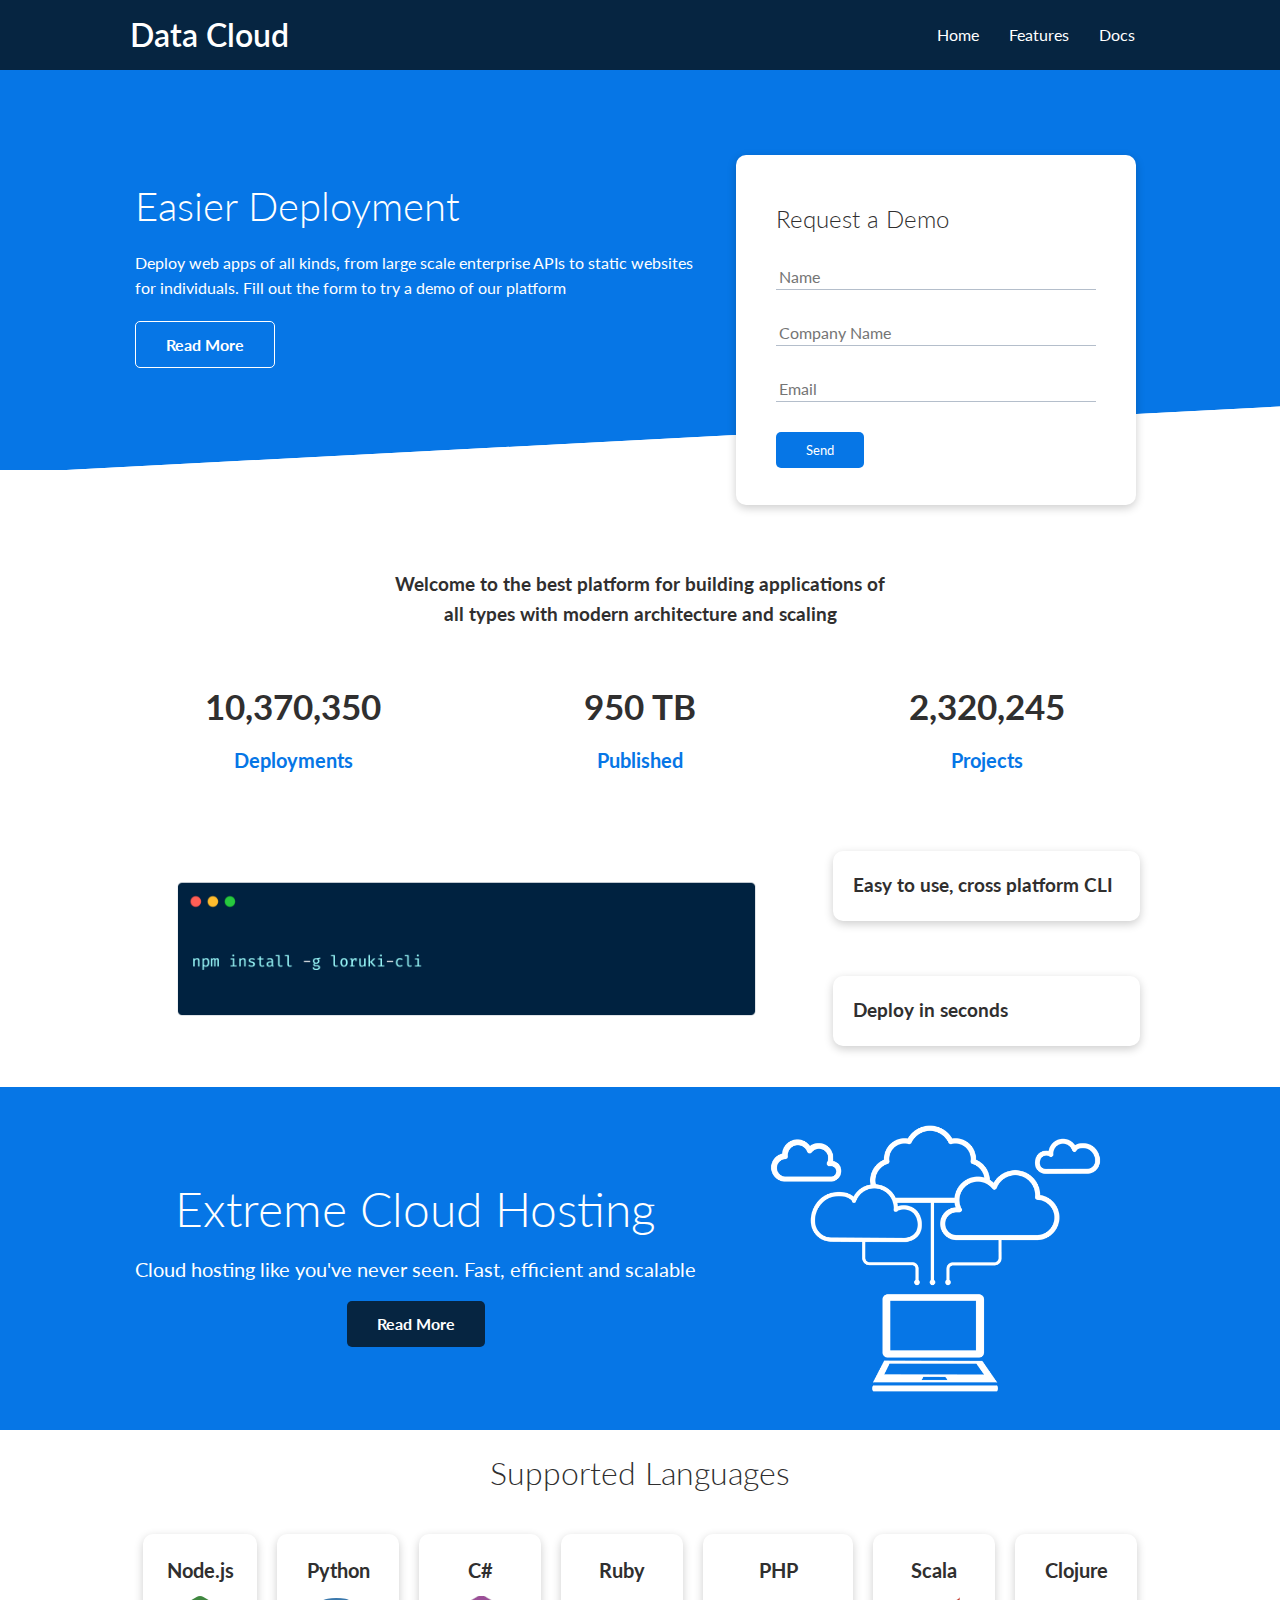
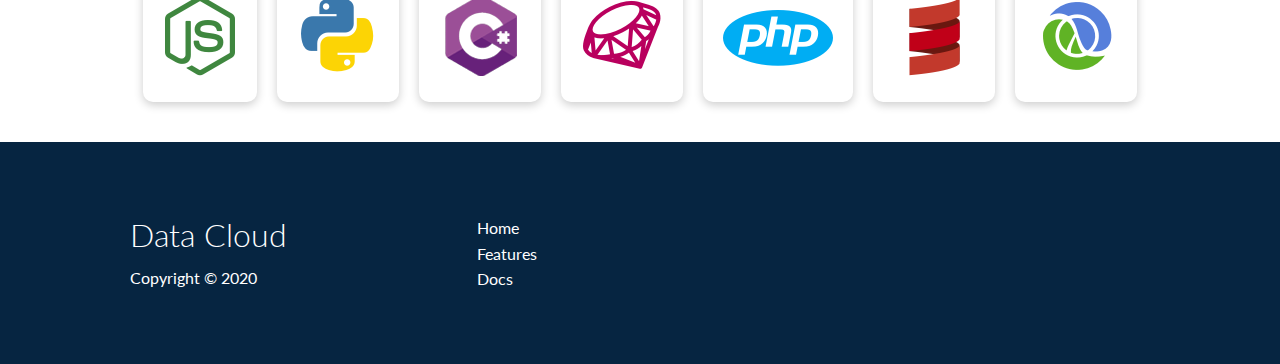
==== index.html @ 56b39f9f "FINALIZAMOS PROYECTO" ====
<!DOCTYPE html>
<html lang="en">
<head>
    <meta charset="UTF-8">
    <meta name="viewport" content="width=device-width, initial-scale=1.0">
    <!-- GOOGLE FONTS -->
    <link rel="stylesheet" href="https://cdnjs.cloudflare.com/ajax/libs/font-awesome/5.15.1/css/all.min.css" integrity="sha512-+4zCK9k+qNFUR5X+cKL9EIR+ZOhtIloNl9GIKS57V1MyNsYpYcUrUeQc9vNfzsWfV28IaLL3i96P9sdNyeRssA==" crossorigin="anonymous" />
    <link rel="stylesheet" href="css/utilities.css">
    <link rel="stylesheet" href="css/style.css">
    <title>Data Cloud | ☁️ Cloud Hosting For Everyone</title>
</head>
<body>
    <!-- NAVBAR -->
    <div class="navbar">
        <div class="container flex">
            <h1 class="logo">Data Cloud</h1>
            <nav>
                <ul>
                    <li><a href="index.html">Home</a></li>
                    <li><a href="features.html">Features</a></li>
                    <li><a href="docs.html">Docs</a></li>
                </ul>
            </nav>
        </div>
    </div>
    
    <!-- SHOWCASE -->
    <section class="showcase">
        <div class="container grid">
            <div class="showcase-text">
                <h1>Easier Deployment</h1>
                <p>Deploy web apps of all kinds, from large scale enterprise APIs to static websites for individuals. Fill out the form to try a demo of our platform</p>
                <a href="features.html" class="btn btn-outline"><strong>Read More</strong></a>
            </div>

            <div class="showcase-form card">
                <h2>Request a Demo</h2>
                 <form>
                    <div class="form-control">
                        <input type="text" name="name" placeholder="Name" required>
                    </div>
                    <div class="form-control">
                        <input type="text" name="company" placeholder="Company Name" required>
                    </div>
                    <div class="form-control">
                        <input type="email" name="email" placeholder="Email" required>
                    </div>
                    <input type="submit" value="Send" class="btn btn-primary">
                </form>
            </div>
        </div>
    </section>

    <!-- STATS -->
    <section class="stats">
        <div class="container">
            <h3 class="stats-heading text-center my-1">
                Welcome to the best platform for building applications of all types with modern architecture and scaling
            </h3>

            <div class="grid grid-3 text-center my-4">
                <div>
                    <i class="fas fa-server fa-3x"></i>
                    <h3>10,370,350</h3>
                    <p class="text-secondary">Deployments</p>
                </div>
                <div>
                    <i class="fas fa-upload fa-3x"></i>
                    <h3>950 TB</h3>
                    <p class="text-secondary">Published</p>
                </div>
                <div>
                    <i class="fas fa-project-diagram fa-3x"></i>
                    <h3>2,320,245</h3>
                    <p class="text-secondary">Projects</p>
                </div>
            </div>
        </div>
    </section>

    <!-- CLI -->
    <section class="cli">
        <div class="container grid">
            <img src="images/cli.png" alt="">
            <div class="card">
                <h3>Easy to use, cross platform CLI</h3>
            </div>
            <div class="card">
                <h3>Deploy in seconds</h3>
            </div>
        </div>
    </section>

    <!-- CLOUD -->
    <section class="cloud bg-primary my-2 py-2">
        <div class="container grid">
            <div class="text-center">
                <h2 class="lg">Extreme Cloud Hosting</h2>
                <p class="lead my-1">Cloud hosting like you've never seen. Fast, efficient and scalable</p>
                <a href="features.html" class="btn btn-dark"><strong>Read More</strong></a>
            </div>
            <img src="images/cloud.png" alt="">
        </div>
    </section>

    <!-- LANGUAGES -->
    <section class="languages">
        <h2 class="md text-center my-2">
            Supported Languages
        </h2>
        <div class="container flex">
            <div class="card">
                <h4>Node.js</h4>
                <img src="images/logos/node.png" alt="">
            </div>
            <div class="card">
                <h4>Python</h4>
                <img src="images/logos/python.png" alt="">
              </div>
              <div class="card">
                <h4>C#</h4>
                <img src="images/logos/csharp.png" alt="">
              </div>
              <div class="card">
                <h4>Ruby</h4>
                <img src="images/logos/ruby.png" alt="">
              </div>
              <div class="card">
                <h4>PHP</h4>
                <img src="images/logos/php.png" alt="">
              </div>
              <div class="card">
                <h4>Scala</h4>
                <img src="images/logos/scala.png" alt="">
              </div>
              <div class="card">
                <h4>Clojure</h4>
                <img src="images/logos/clojure.png" alt="">
              </div>
        </div>
    </section>

    <!-- FOOTER -->
    <footer class="footer bg-dark py-5">
        <div class="container grid grid-3">
            <div>
                <h1>Data Cloud
                </h1>
                <p>Copyright &copy; 2020</p>
            </div>
            <nav>
                <ul>
                    <li><a href="index.html">Home</a></li>
                    <li><a href="features.html">Features</a></li>
                    <li><a href="docs.html">Docs</a></li>
                </ul>
            </nav>
            <div class="social">
                <a href="#"><i class="fab fa-github fa-2x"></i></a>
                <a href="#"><i class="fab fa-facebook fa-2x"></i></a>
                <a href="#"><i class="fab fa-instagram fa-2x"></i></a>
                <a href="#"><i class="fab fa-twitter fa-2x"></i></a>
            </div>
        </div>
    </footer>
</body>
</html>
---- css/utilities.css ----
.container {
  max-width: 1100px;
  margin: 0 auto;
  overflow: auto;
  padding: 0 40px;
}

.card {
  background-color: #fff;
  color: #302f2f;
  border-radius: 10px;
  box-shadow: 0 3px 10px #00000033;
  padding: 20px;
  margin: 10px;
}

.btn {
  display: inline-block;
  padding: 10px 30px;
  cursor: pointer;
  background: var(--primary-color);
  color: #fff;
  border: none;
  border-radius: 5px;
}

.btn-outline {
  background-color: transparent;
  border: 1px #fff solid;
}

.btn:hover {
  transform: scale(0.98);
}

/* BACKGROUND AND COLORS BUTTONS */
.bg-primary,
.btn-primary {
  background-color: var(--primary-color);
  color: #fff;
}

.bg-secondary,
.btn-secondary {
  background-color: var(--secondary-color);
  color: #fff;
}

.bg-dark,
.btn-dark {
  background-color: var(--dark-color);
  color: #fff;
}

.bg-light,
.btn-light {
  background-color: var(--light-color);
  color: #302f2f;
}

.bg-primary a,
.btn-primary a,
.bg-secondary a,
.btn-secondary a,
.bg-dark a,
.btn-dark a {
  color: #fff;
}

/* TEXT COLORS */
.text-primary {
  color: var(--primary-color);
}

.text-secondary {
  color: var(--secondary-color);
}

.text-dark {
  color: var(--dark-color);
}

.text-light {
  color: var(--light-color);
}

/* TEXT SIZES*/
.lead {
  font-size: 20px;
}

.sm {
  font-size: 1rem;
}

.md {
  font-size: 2rem;
}

.lg {
  font-size: 3rem;
}

.xl {
  font-size: 4rem;
}

.text-center {
  text-align: center;
}

/* ALERTS */
.alert {
  background-color: var(--light-color);
  padding: 10px 20px;
  font-weight: bold;
  margin: 15px 0;
}

.alert i {
  margin-right: 10px;
}

.alert-success {
  background-color: var(--success-color);
  color: #fff;
}

.alert-error {
  background-color: var(--error-color);
  color: #fff;
}

/* FLEXBOX */
.flex {
  display: flex;
  justify-content: center;
  align-items: center;
  height: 100%;
}

/* GRID */
.grid {
  display: grid;
  grid-template-columns: repeat(2, 1fr);
  gap: 20px;
  justify-content: center;
  align-items: center;
  height: 100%;
}

.grid-3 {
  grid-template-columns: repeat(3, 1fr);
}

/* MARGINS */
.my-1 {
  margin: 1rem 0;
}

.my-2 {
  margin: 1.5rem 0;
}

.my-3 {
  margin: 2rem 0;
}

.my-4 {
  margin: 3rem 0;
}

.my-5 {
  margin: 4rem 0;
}

.m-1 {
  margin: 1rem;
}

.m-2 {
  margin: 1.5rem;
}

.m-3 {
  margin: 2rem;
}

.m-4 {
  margin: 3rem;
}

.m-5 {
  margin: 4rem;
}

/* PADDINGS */
.py-1 {
  padding: 1rem 0;
}

.py-2 {
  padding: 1.5rem 0;
}

.py-3 {
  padding: 2rem 0;
}

.py-4 {
  padding: 3rem 0;
}

.py-5 {
  padding: 4rem 0;
}

.p-1 {
  padding: 1rem;
}

.p-2 {
  padding: 1.5rem;
}

.p-3 {
  padding: 2rem;
}

.p-4 {
  padding: 3rem;
}

.p-5 {
  padding: 4rem;
}
---- css/style.css ----
@import url('https://fonts.googleapis.com/css2?family=Lato:wght@300&display=swap');

* {
  font-family: 'Lato', sans-serif;
  box-sizing: border-box;
  margin: 0;
  padding: 0;
  -webkit-font-smoothing: antialiased;
  -moz-osx-font-smoothing: grayscale;
  scroll-behavior: smooth;
}
:root {
  --primary-color: #0676e6;
  --secondary-color: #183ba3;
  --dark-color: #062541;
  --light-color: #f7f3f3;
  --success-color: #54b854;
  --error-color: #db4742;
}

body {
  color: #302f2f;
  line-height: 1.6;
}

.logo {
  font-weight: 600;
}

ul {
  list-style-type: none;
}

a {
  text-decoration: none;
  color: #302f2f;
}

h1,
h2 {
  font-weight: 300;
  line-height: 1.2;
  margin: 10px 0;
}

p {
  margin: 10px 0;
}

img {
  width: 100%;
}

code,
pre {
  background: #302f2f;
  color: #fff;
  padding: 10px;
}

.hidden {
  visibility: hidden;
  height: 0;
}

/* NAVBAR */
.navbar {
  background-color: var(--dark-color);
  color: #fff;
  height: 70px;
}

.navbar ul {
  display: flex;
}

.navbar a {
  color: #fff;
  padding: 10px;
  margin: 0 5px;
}

.navbar a:hover {
  border-bottom: 2px #87cefa solid;
  color: #87cefa;
}

.navbar .flex {
  justify-content: space-between;
}

/* SHOWCASE */
.showcase {
  height: 400px;
  background-color: var(--primary-color);
  color: #fff;
  position: relative;
}

.showcase h1 {
  font-size: 40px;
}

.showcase p {
  margin: 20px 0;
}

.showcase .grid {
  overflow: visible;
  grid-template-columns: 55% auto;
  gap: 30px;
}

.showcase-text {
  animation: slideInFromLeft 1s ease-in;
}

.showcase-form {
  position: relative;
  top: 60px;
  height: 350px;
  width: 400px;
  padding: 40px;
  z-index: 100;
  justify-self: flex-end;
  animation: slideInFromRight 1s ease-in;
}

.showcase-form .form-control {
  margin: 30px 0;
}

.showcase-form input[type='text'],
.showcase-form input[type='email'] {
  border: 0;
  border-bottom: 1px solid #b4becb;
  width: 100%;
  padding: 3px;
  font-size: 16px;
}

.showcase-form input:focus {
  outline: none;
}

.showcase::before,
.showcase::after {
  content: '';
  position: absolute;
  height: 100px;
  bottom: -70px;
  right: 0;
  left: 0;
  background: #fff;
  transform: skewY(-3deg);
  -webkit-transform: skewY(-3deg);
  -moz-transform: skewY(-3deg);
  -ms-transform: skewY(-3deg);
}

/* STATS */
.stats {
  padding-top: 100px;
  animation: slideInFromBottom 1s ease-in;
}

.stats-heading {
  max-width: 500px;
  margin: auto;
}

.stats .grid h3 {
  font-size: 35px;
}

.stats .grid p {
  font-size: 20px;
  font-weight: bold;
  color: var(--primary-color);
}

/* CLI */
.cli .grid {
  grid-template-columns: repeat(3, 1fr);
  grid-template-rows: repeat(2, 1fr);
}

.cli .grid > *:first-child {
  grid-column: 1 / span 2;
  grid-row: 1 / span 2;
}

/* CLOUD */
.cloud .grid {
  grid-template-columns: 4fr 3fr;
}

/* LANGUAGES */

.languages .flex {
  flex-wrap: wrap;
}

.languages .card {
  text-align: center;
  margin: 18px 10px 40px;
  transition: transform 0.2s ease-in;
}

.languages .card h4 {
  font-size: 20px;
  margin-bottom: 10px;
}

.languages .card:hover {
  transform: translateY(-15px);
}

/* FEATURES */
.features-head img,
.docs-head img {
  width: 200px;
  justify-self: flex-end;
}

.features-sub-head img {
  width: 300px;
  justify-self: flex-end;
}

.features-main .card > i {
  margin-right: 20px;
}

.features-main .grid {
  padding: 30px;
}

.features-main .grid > *:first-child {
  grid-column: 1 / span 3;
}

.features-main .grid > *:nth-child(2) {
  grid-column: 1 / span 2;
}

/* DOCS */
.docs-main h3 {
  margin: 20px 0;
}

.docs-main .grid {
  grid-template-columns: 1fr 2fr;
  align-items: flex-start;
}

.docs-main nav li {
  font-size: 17px;
  padding-bottom: 5px;
  margin-bottom: 5px;
  border-bottom: 1px #ccc solid;
}

.docs-main a:hover {
  font-weight: bold;
}

/* FOOTER */
.footer .social a {
  margin: 0 10px;
}

.footer ul li a:hover {
  color: lightskyblue;
  cursor: pointer;
}

.footer .social a :hover{
  color: lightskyblue;
  cursor: pointer;
}

/* ANIMATIONS */
@keyframes slideInFromLeft {
  0% {
    transform: translateX(-100%);
  }

  100% {
    transform: translateX(0);
  }
}

@keyframes slideInFromRight {
  0% {
    transform: translateX(100%);
  }

  100% {
    transform: translateX(0);
  }
}

@keyframes slideInFromTop {
  0% {
    transform: translateY(-100%);
  }

  100% {
    transform: translateX(0);
  }
}

@keyframes slideInFromBottom {
  0% {
    transform: translateY(100%);
  }

  100% {
    transform: translateX(0);
  }
}
/* MEDIA QUERIES  */
/* TABLETS OR UNDER*/
@media (max-width: 768px) {
  .grid,
  .showcase .grid,
  .stats .grid,
  .cli .grid,
  .cloud .grid,
  .features-main .grid,
  .docs-main .grid {
    grid-template-columns: 1fr;
    grid-template-rows: 1fr;
  }

  .showcase {
    height: auto;
  }

  .showcase-text {
    text-align: center;
    margin-top: 40px;
    animation: slideInFromTop 1s ease-in;
  }

  .showcase-form {
    justify-self: center;
    margin: auto;
    animation: slideInFromBottom 1s ease-in;
  }

  .cli .grid > *:first-child {
    grid-column: 1;
    grid-row: 1;
  }

  .features-head,
  .features-sub-head,
  .docs-head {
    text-align: center;
  }

  .features-head img,
  .features-sub-head img,
  .docs-head img {
    justify-self: center;
  }

  .features-main .grid > *:first-child,
  .features-main .grid > *:nth-child(2) {
    grid-column: 1;
  }
}

/* MOBILE */
@media (max-width: 500px) {
  .navbar {
    height: 110px;
  }

  .navbar .flex {
    flex-direction: column;
  }

  .navbar ul {
    padding: 10px;
    background-color: rgba(0, 0, 0, 0.1);
  }
  
  .showcase-form {
    width: 300px;
  }
}
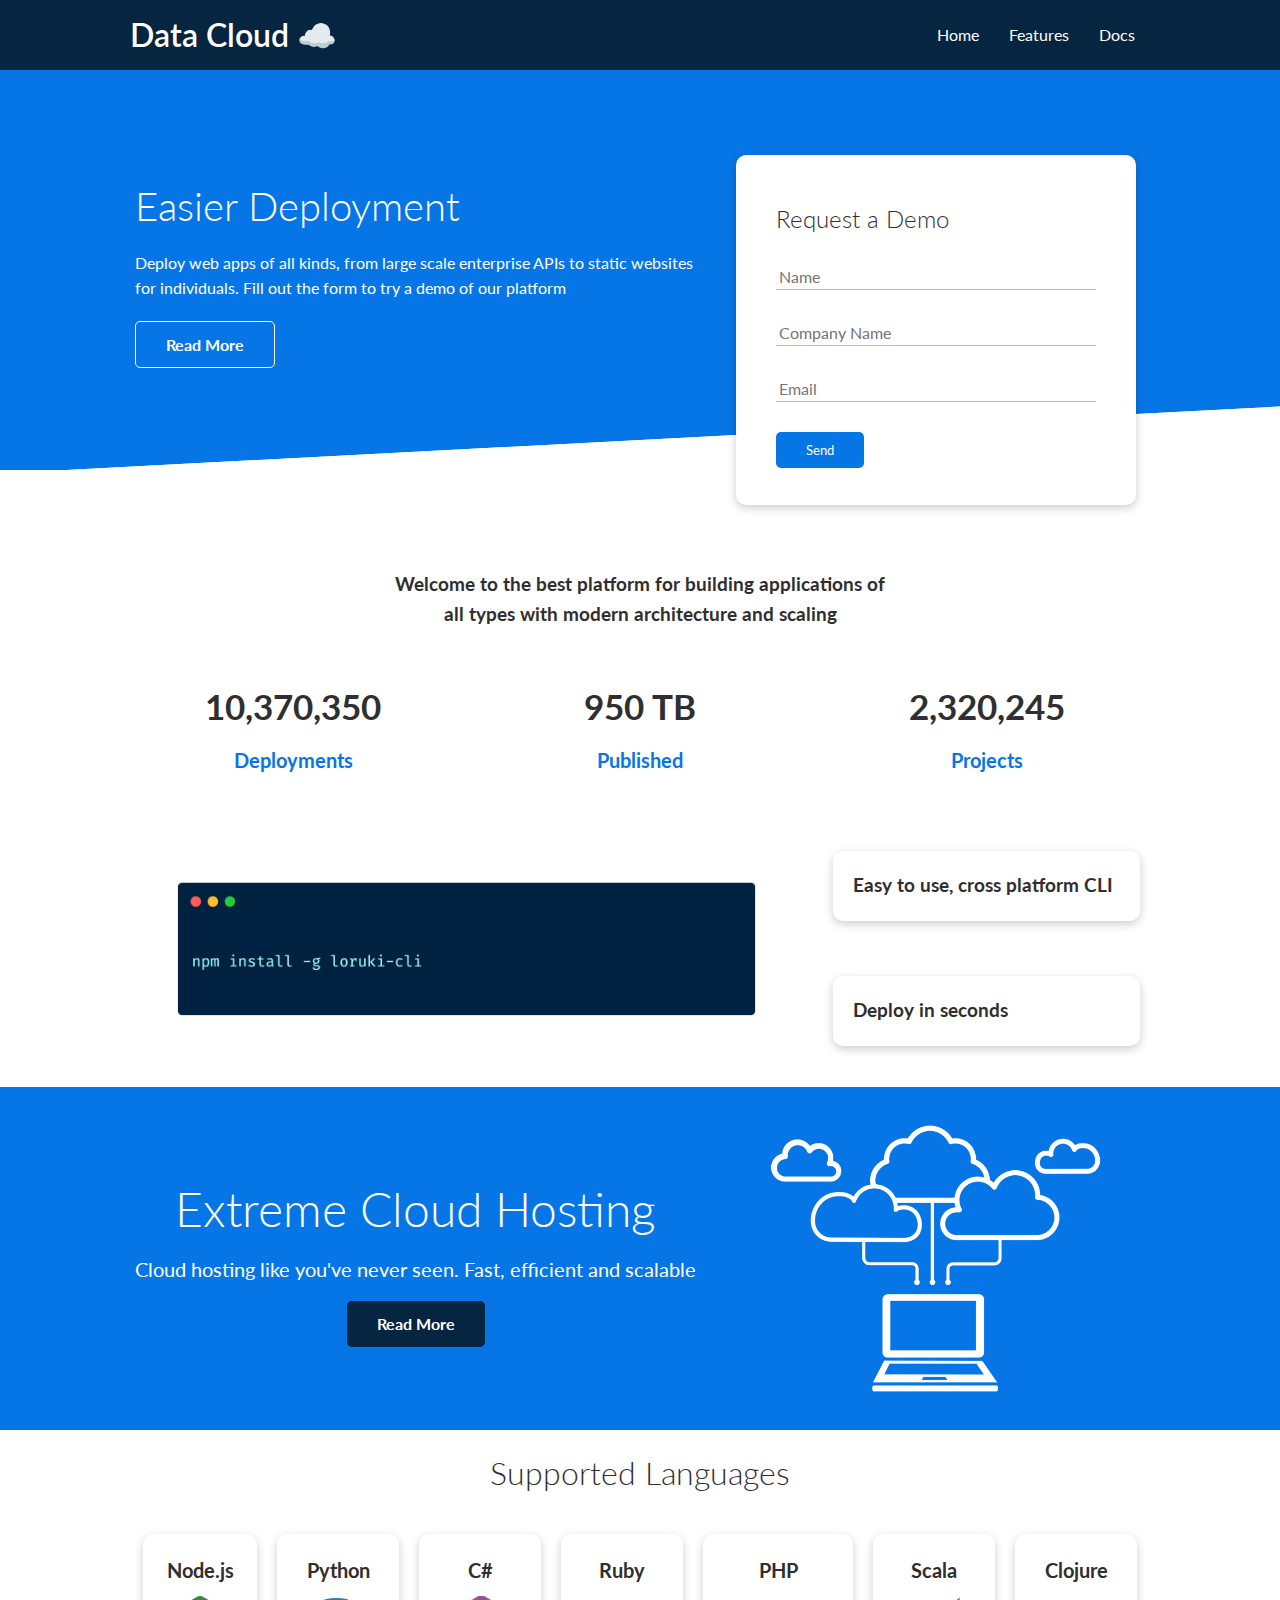
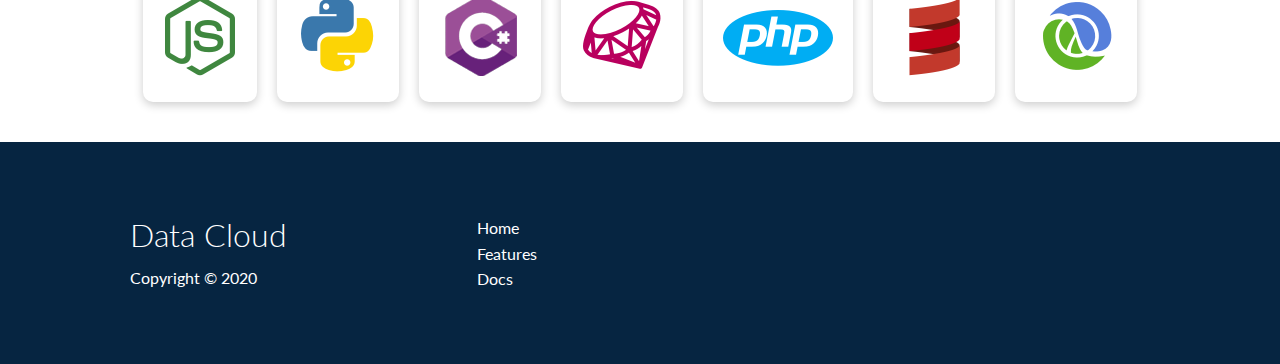
==== commit 0bdf6d96: "cambio de logo" ====
--- a/index.html
+++ b/index.html
@@ -13,7 +13,7 @@
     <!-- NAVBAR -->
     <div class="navbar">
         <div class="container flex">
-            <h1 class="logo">Data Cloud</h1>
+            <h1 class="logo">Data Cloud ☁️</h1>
             <nav>
                 <ul>
                     <li><a href="index.html">Home</a></li>
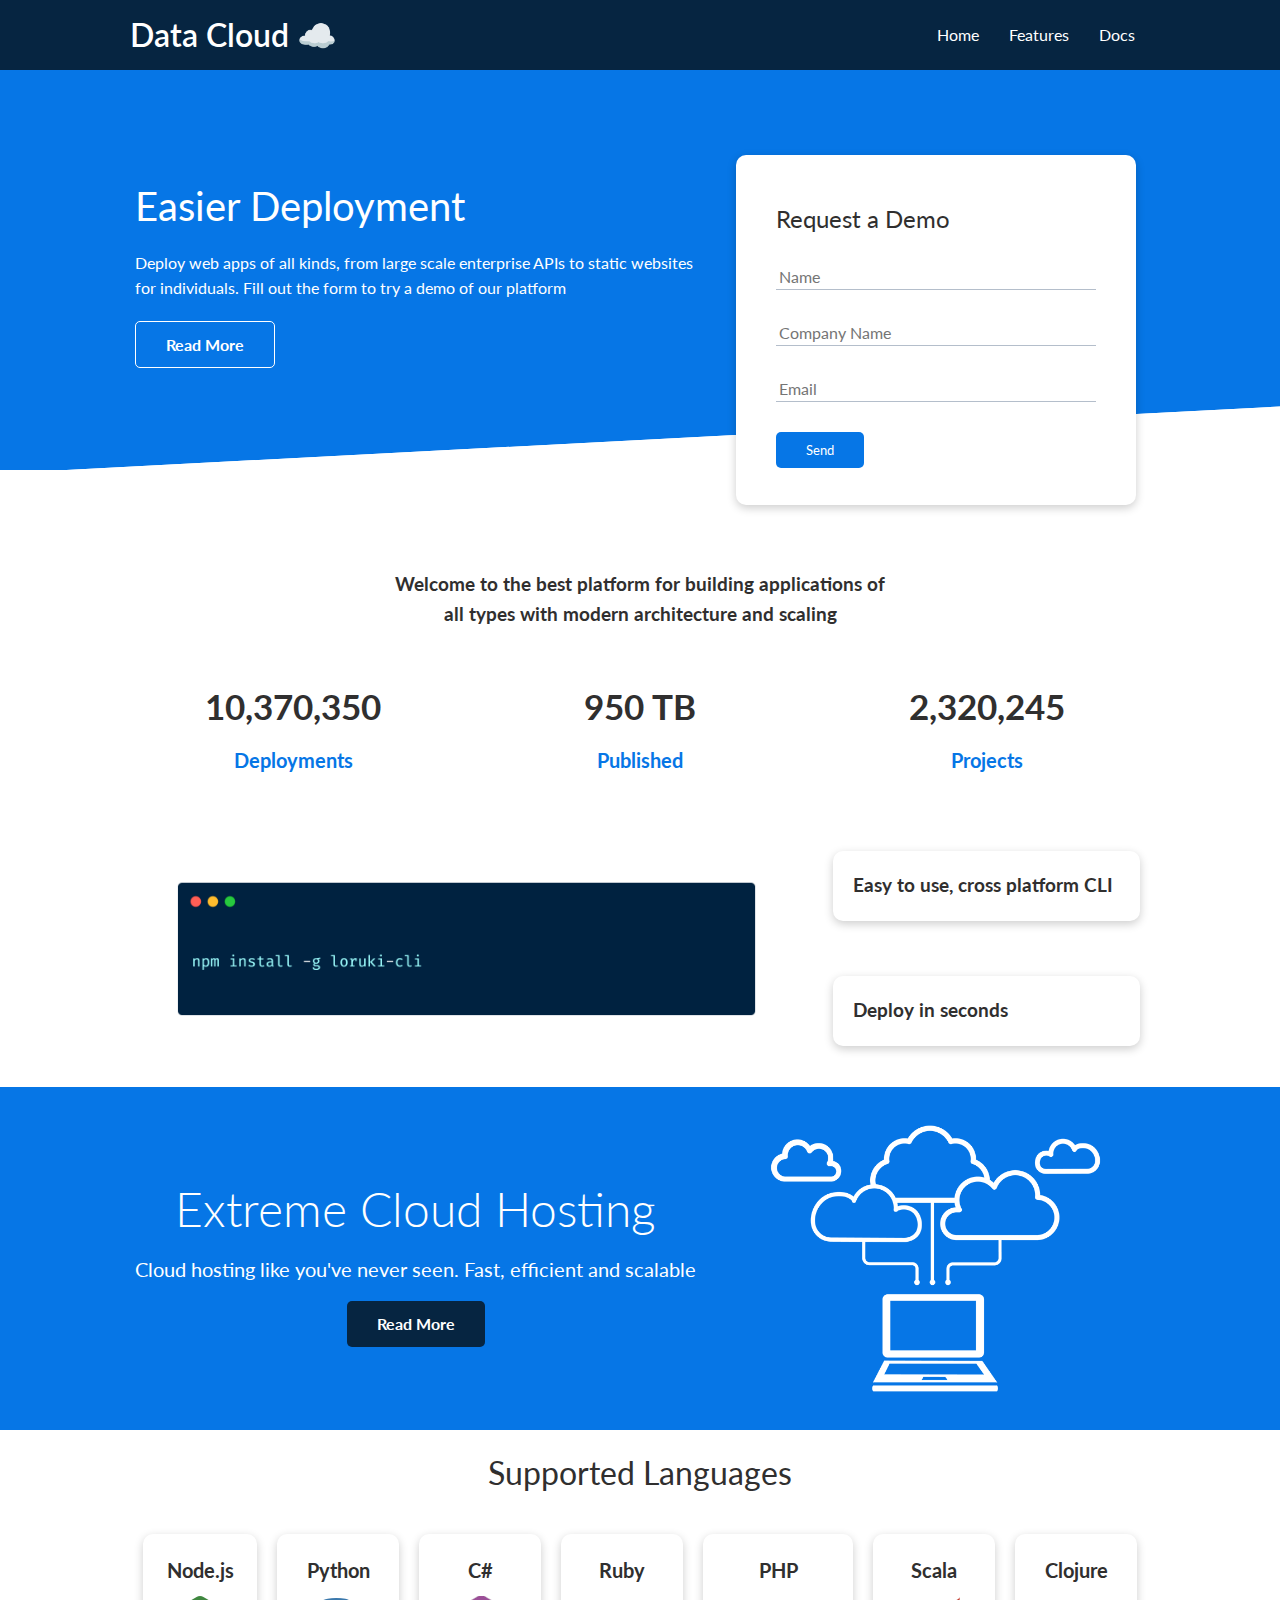
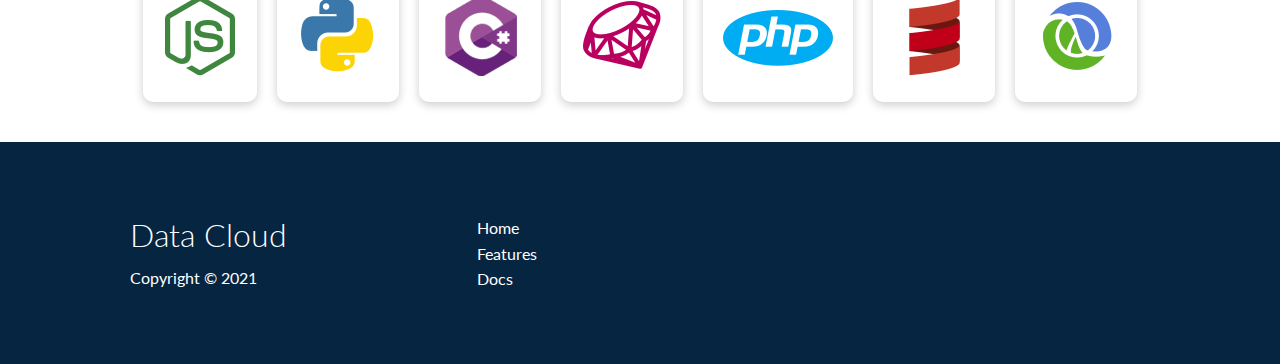
==== commit 010714d6: "dando los retoques finales al proyecto" ====
--- a/index.html
+++ b/index.html
@@ -28,13 +28,13 @@
     <section class="showcase">
         <div class="container grid">
             <div class="showcase-text">
-                <h1>Easier Deployment</h1>
+                <h1><strong>Easier Deployment</strong></h1>
                 <p>Deploy web apps of all kinds, from large scale enterprise APIs to static websites for individuals. Fill out the form to try a demo of our platform</p>
                 <a href="features.html" class="btn btn-outline"><strong>Read More</strong></a>
             </div>
 
             <div class="showcase-form card">
-                <h2>Request a Demo</h2>
+                <h2><strong>Request a Demo</strong></h2>
                  <form>
                     <div class="form-control">
                         <input type="text" name="name" placeholder="Name" required>
@@ -106,36 +106,36 @@
     <!-- LANGUAGES -->
     <section class="languages">
         <h2 class="md text-center my-2">
-            Supported Languages
+            <strong>Supported Languages</strong>
         </h2>
         <div class="container flex">
             <div class="card">
                 <h4>Node.js</h4>
-                <img src="images/logos/node.png" alt="">
+                <img src="images/logos/node.png" alt="node">
             </div>
             <div class="card">
                 <h4>Python</h4>
-                <img src="images/logos/python.png" alt="">
+                <img src="images/logos/python.png" alt="python">
               </div>
               <div class="card">
                 <h4>C#</h4>
-                <img src="images/logos/csharp.png" alt="">
+                <img src="images/logos/csharp.png" alt="csharp">
               </div>
               <div class="card">
                 <h4>Ruby</h4>
-                <img src="images/logos/ruby.png" alt="">
+                <img src="images/logos/ruby.png" alt="ruby">
               </div>
               <div class="card">
                 <h4>PHP</h4>
-                <img src="images/logos/php.png" alt="">
+                <img src="images/logos/php.png" alt="php">
               </div>
               <div class="card">
                 <h4>Scala</h4>
-                <img src="images/logos/scala.png" alt="">
+                <img src="images/logos/scala.png" alt="scala">
               </div>
               <div class="card">
                 <h4>Clojure</h4>
-                <img src="images/logos/clojure.png" alt="">
+                <img src="images/logos/clojure.png" alt="clojure">
               </div>
         </div>
     </section>
@@ -146,7 +146,7 @@
             <div>
                 <h1>Data Cloud
                 </h1>
-                <p>Copyright &copy; 2020</p>
+                <p>Copyright &copy; 2021</p>
             </div>
             <nav>
                 <ul>
@@ -156,7 +156,7 @@
                 </ul>
             </nav>
             <div class="social">
-                <a href="#"><i class="fab fa-github fa-2x"></i></a>
+                <a href="https://github.com/miryambathilde" target="_blank"><i class="fab fa-github fa-2x"></i></a>
                 <a href="#"><i class="fab fa-facebook fa-2x"></i></a>
                 <a href="#"><i class="fab fa-instagram fa-2x"></i></a>
                 <a href="#"><i class="fab fa-twitter fa-2x"></i></a>
--- a/css/style.css
+++ b/css/style.css
@@ -263,6 +263,7 @@
 
 .docs-main a:hover {
   font-weight: bold;
+  color: var(--primary-color);
 }
 
 /* FOOTER */
